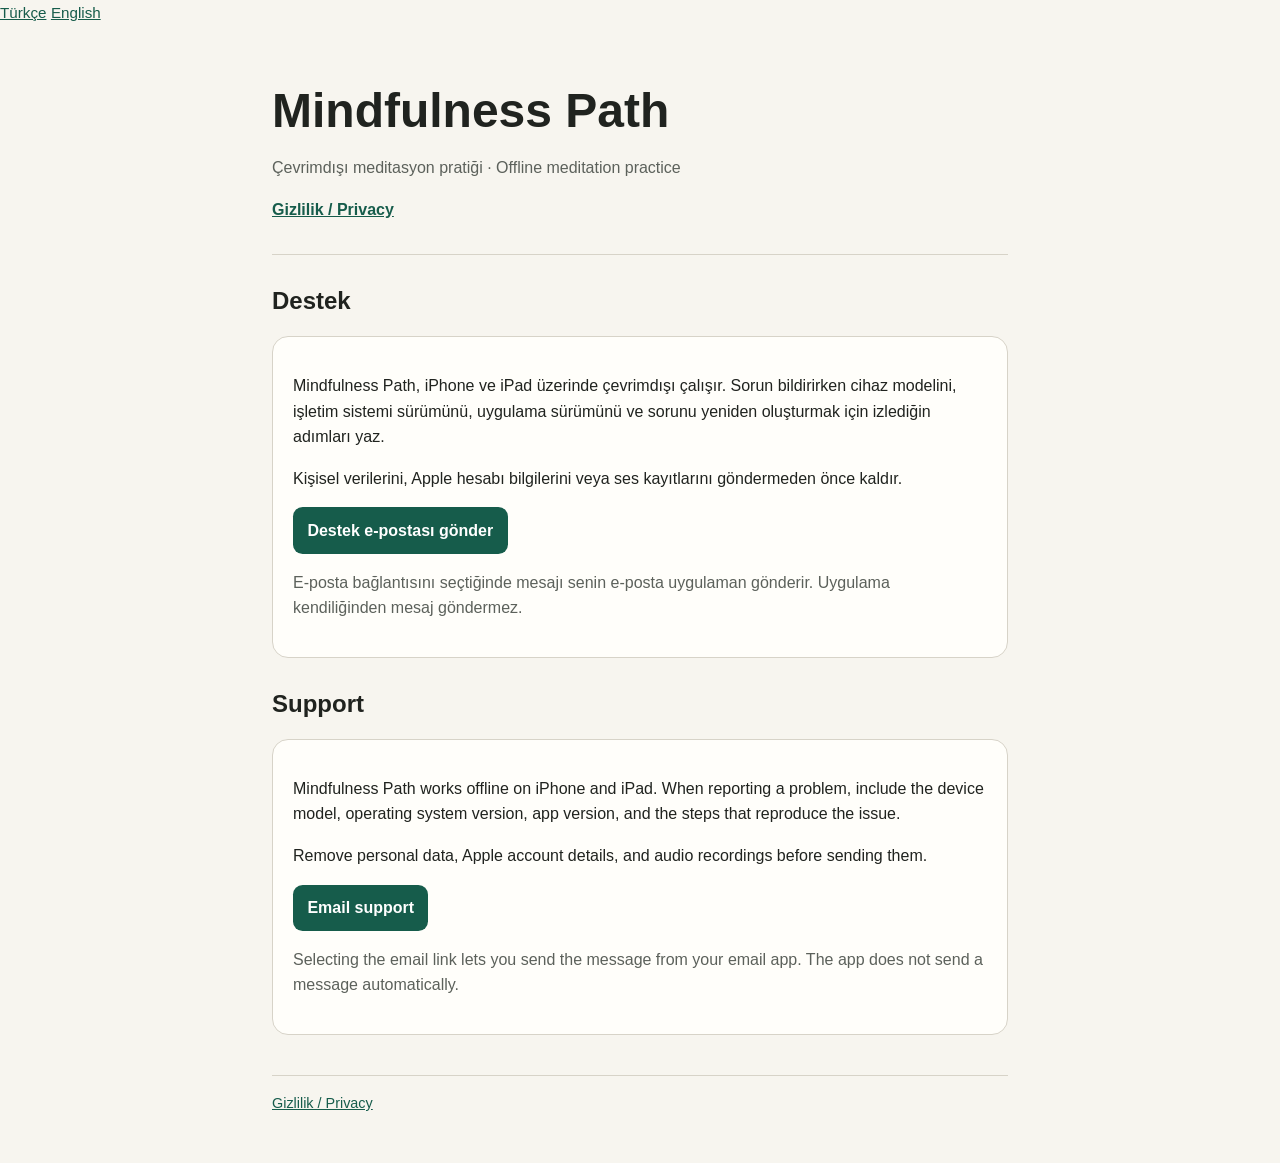
==== index.html @ 4fdc55ec "docs: publish support and privacy pages" ====
<!doctype html>
<html lang="tr">
<head>
  <meta charset="utf-8">
  <meta name="viewport" content="width=device-width, initial-scale=1">
  <meta name="description" content="Mindfulness Path support for the offline meditation app.">
  <title>Mindfulness Path — Destek / Support</title>
  <link rel="stylesheet" href="style.css">
</head>
<body>
<a class="language-switch" href="#tr">Türkçe</a>
<a class="language-switch" href="#en">English</a>
<main>
  <header>
    <h1>Mindfulness Path</h1>
    <p class="muted">Çevrimdışı meditasyon pratiği · Offline meditation practice</p>
    <nav aria-label="Site navigation">
      <a href="privacy/">Gizlilik / Privacy</a>
    </nav>
  </header>

  <section id="tr" lang="tr" aria-labelledby="tr-title">
    <h2 id="tr-title">Destek</h2>
    <div class="card">
      <p>Mindfulness Path, iPhone ve iPad üzerinde çevrimdışı çalışır. Sorun bildirirken cihaz modelini, işletim sistemi sürümünü, uygulama sürümünü ve sorunu yeniden oluşturmak için izlediğin adımları yaz.</p>
      <p>Kişisel verilerini, Apple hesabı bilgilerini veya ses kayıtlarını göndermeden önce kaldır.</p>
      <p><a class="contact" href="mailto:volkanaltan+app@gmail.com?subject=Mindfulness%20Path%20destek">Destek e-postası gönder</a></p>
      <p class="muted">E-posta bağlantısını seçtiğinde mesajı senin e-posta uygulaman gönderir. Uygulama kendiliğinden mesaj göndermez.</p>
    </div>
  </section>

  <section id="en" lang="en" aria-labelledby="en-title">
    <h2 id="en-title">Support</h2>
    <div class="card">
      <p>Mindfulness Path works offline on iPhone and iPad. When reporting a problem, include the device model, operating system version, app version, and the steps that reproduce the issue.</p>
      <p>Remove personal data, Apple account details, and audio recordings before sending them.</p>
      <p><a class="contact" href="mailto:volkanaltan+app@gmail.com?subject=Mindfulness%20Path%20support">Email support</a></p>
      <p class="muted">Selecting the email link lets you send the message from your email app. The app does not send a message automatically.</p>
    </div>
  </section>

  <footer>
    <a href="privacy/">Gizlilik / Privacy</a>
  </footer>
</main>
</body>
</html>
---- style.css ----
:root {
  color-scheme: light;
  font-family: -apple-system, BlinkMacSystemFont, "Segoe UI", sans-serif;
  line-height: 1.6;
  color: #20231f;
  background: #f7f5ef;
}

* { box-sizing: border-box; }

body {
  margin: 0;
  background: #f7f5ef;
}

main {
  width: min(100% - 2rem, 46rem);
  margin: 0 auto;
  padding: 2rem 0 3rem;
}

header {
  padding: 1.5rem 0 1rem;
  border-bottom: 1px solid #d7d3c8;
}

h1, h2, h3 { line-height: 1.2; }
h1 { margin: 0 0 .5rem; font-size: clamp(2rem, 7vw, 3rem); }
h2 { margin-top: 2rem; }
h3 { margin-top: 1.5rem; }

a { color: #165c4b; }
a:focus-visible, button:focus-visible { outline: 3px solid #d27b21; outline-offset: 3px; }

nav { display: flex; flex-wrap: wrap; gap: .75rem; margin: 1rem 0; }
nav a { font-weight: 650; }

.language-switch { font-size: .95rem; }
.card { padding: 1.25rem; background: #fffefa; border: 1px solid #d7d3c8; border-radius: 1rem; }
.muted { color: #5c615b; }
.contact { display: inline-block; padding: .65rem .9rem; border-radius: .6rem; background: #165c4b; color: #fff; font-weight: 650; text-decoration: none; }
.contact:hover { background: #0f4438; }
footer { margin-top: 2.5rem; padding-top: 1rem; border-top: 1px solid #d7d3c8; font-size: .9rem; }

@media (prefers-reduced-motion: reduce) { html { scroll-behavior: auto; } }
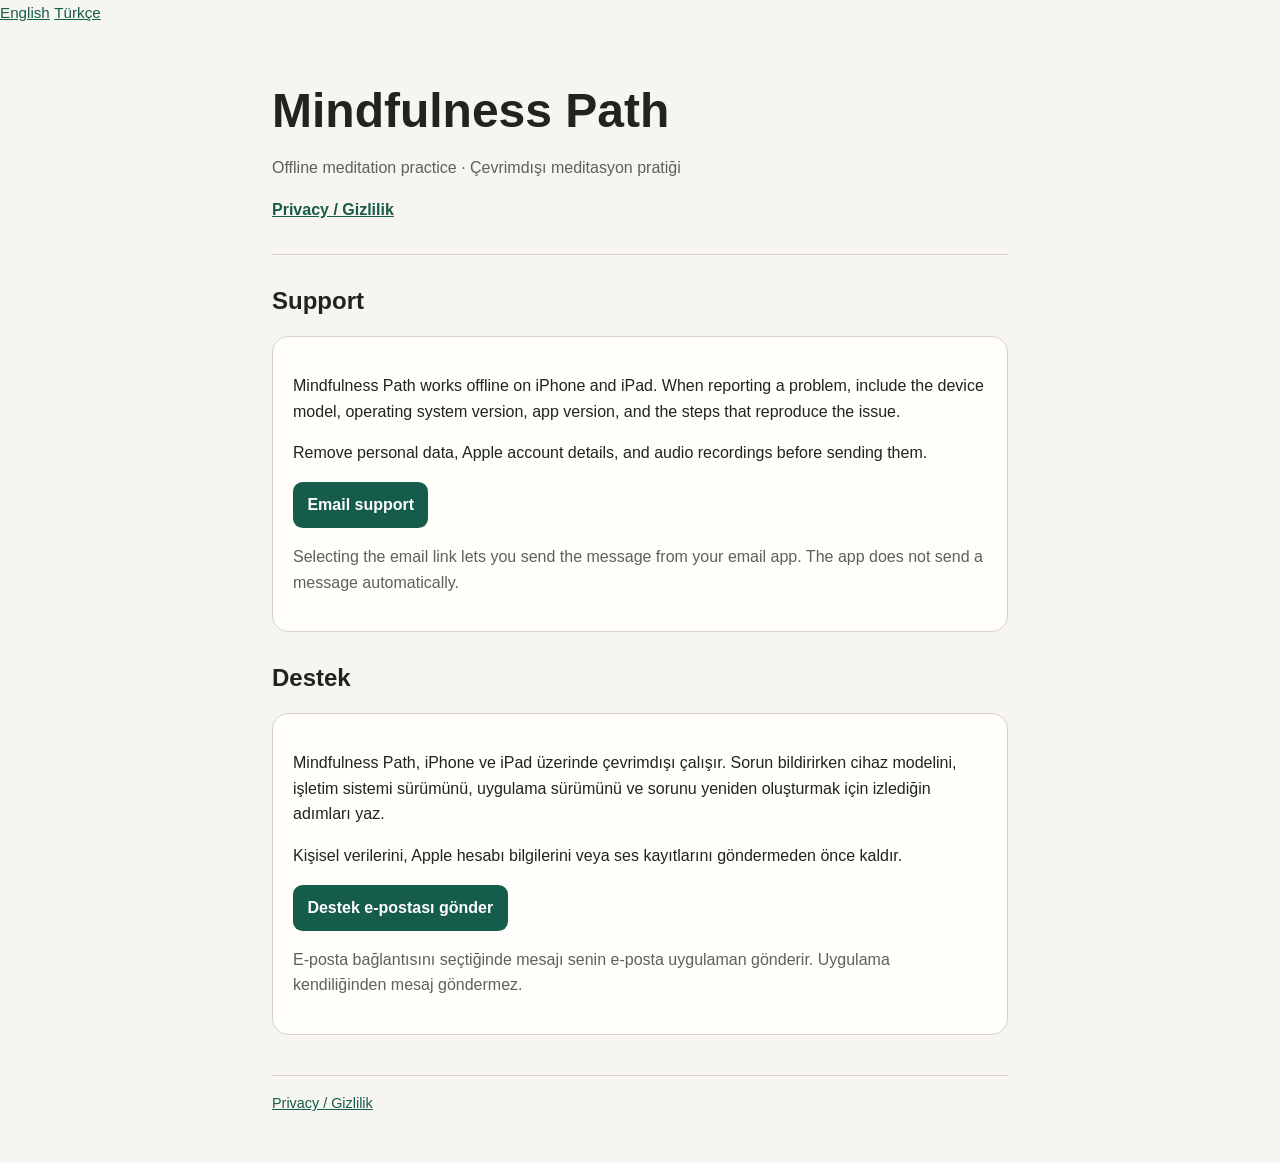
==== commit 1e545bb1: "fix: open support and privacy pages in English" ====
--- a/index.html
+++ b/index.html
@@ -1,23 +1,33 @@
 <!doctype html>
-<html lang="tr">
+<html lang="en">
 <head>
   <meta charset="utf-8">
   <meta name="viewport" content="width=device-width, initial-scale=1">
   <meta name="description" content="Mindfulness Path support for the offline meditation app.">
-  <title>Mindfulness Path — Destek / Support</title>
+  <title>Mindfulness Path — Support / Destek</title>
   <link rel="stylesheet" href="style.css">
 </head>
 <body>
+<a class="language-switch" href="#en">English</a>
 <a class="language-switch" href="#tr">Türkçe</a>
-<a class="language-switch" href="#en">English</a>
 <main>
   <header>
     <h1>Mindfulness Path</h1>
-    <p class="muted">Çevrimdışı meditasyon pratiği · Offline meditation practice</p>
+    <p class="muted">Offline meditation practice · Çevrimdışı meditasyon pratiği</p>
     <nav aria-label="Site navigation">
-      <a href="privacy/">Gizlilik / Privacy</a>
+      <a href="privacy/">Privacy / Gizlilik</a>
     </nav>
   </header>
+
+  <section id="en" lang="en" aria-labelledby="en-title">
+    <h2 id="en-title">Support</h2>
+    <div class="card">
+      <p>Mindfulness Path works offline on iPhone and iPad. When reporting a problem, include the device model, operating system version, app version, and the steps that reproduce the issue.</p>
+      <p>Remove personal data, Apple account details, and audio recordings before sending them.</p>
+      <p><a class="contact" href="mailto:volkanaltan+app@gmail.com?subject=Mindfulness%20Path%20support">Email support</a></p>
+      <p class="muted">Selecting the email link lets you send the message from your email app. The app does not send a message automatically.</p>
+    </div>
+  </section>
 
   <section id="tr" lang="tr" aria-labelledby="tr-title">
     <h2 id="tr-title">Destek</h2>
@@ -29,18 +39,8 @@
     </div>
   </section>
 
-  <section id="en" lang="en" aria-labelledby="en-title">
-    <h2 id="en-title">Support</h2>
-    <div class="card">
-      <p>Mindfulness Path works offline on iPhone and iPad. When reporting a problem, include the device model, operating system version, app version, and the steps that reproduce the issue.</p>
-      <p>Remove personal data, Apple account details, and audio recordings before sending them.</p>
-      <p><a class="contact" href="mailto:volkanaltan+app@gmail.com?subject=Mindfulness%20Path%20support">Email support</a></p>
-      <p class="muted">Selecting the email link lets you send the message from your email app. The app does not send a message automatically.</p>
-    </div>
-  </section>
-
   <footer>
-    <a href="privacy/">Gizlilik / Privacy</a>
+    <a href="privacy/">Privacy / Gizlilik</a>
   </footer>
 </main>
 </body>
